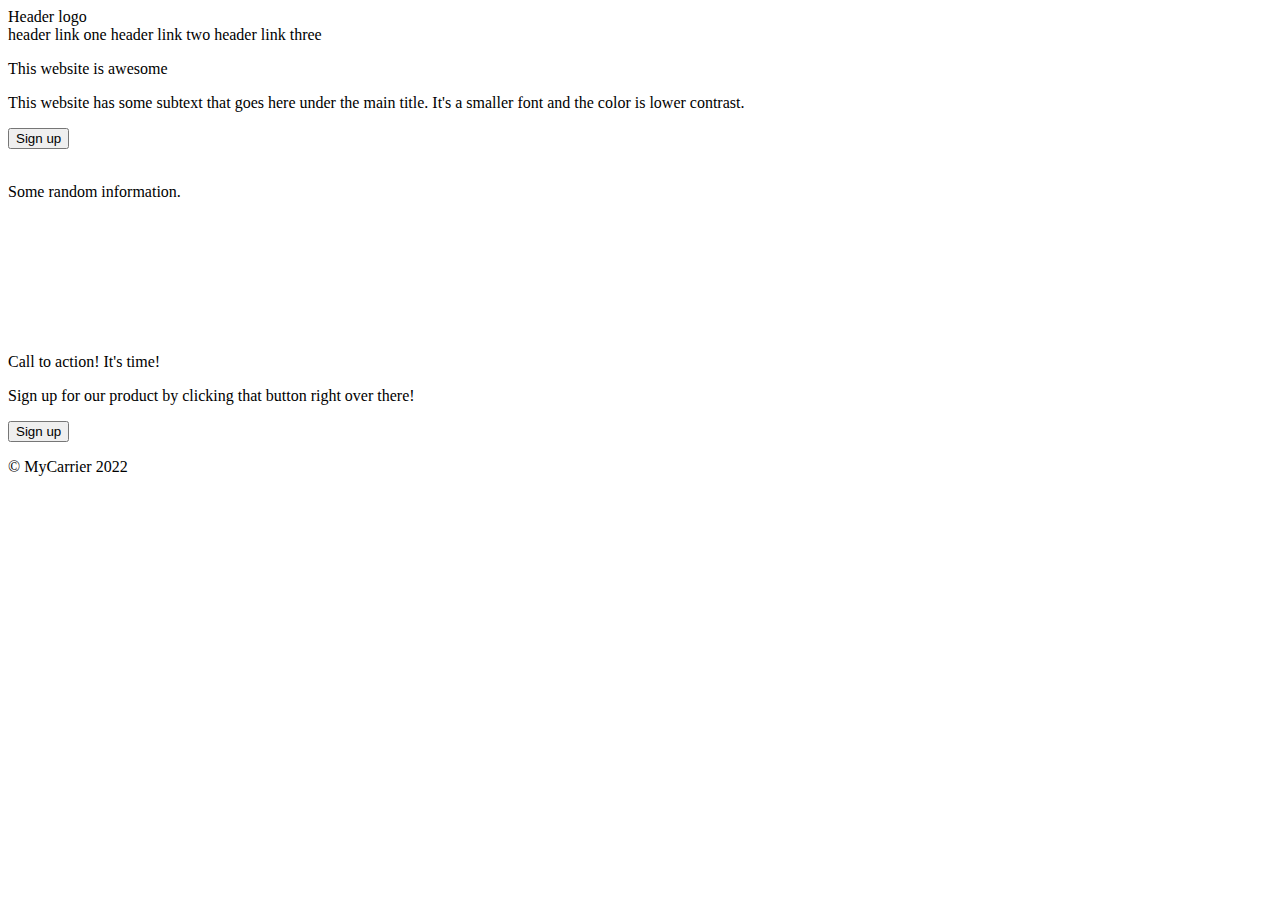
==== html/index.html @ 9164e5f3 "Add index.html" ====
<!DOCTYPE html>
<html lang="en">
    <head>
        <meta charset="utf-8">
        <link rel="stylesheet" href="../css/styles.css">
        <title>MyCarrier</title>
    </head>
    <body>
        <div class="header">
            <div class="logo-container">Header logo</div>
            <a class="header-link">header link one</a>
            <a class="header-link">header link two</a>
            <a class="header-link">header link three</a>
        </div>
        <div class="top-section">
            <div class="text-container">
                <p class="main-title">This website is awesome</p>
                <p class="subject-text">This website has some subtext that goes here under the main title. It's a smaller font and the color is lower contrast.</p>
                <button class="signup-button">Sign up</button>
            </div>
            <img class="top-picture">
        </div>
        <div class="showcase">
            <p class="showcase-top-text">Some random information.</p>
            <div class="showcase-container">
                <div class="showcase-item-1">
                    <img class="showcase-1-photo">
                    <p class="showcase-1-description"></p>
                </div>
                <div class="showcase-item-2">
                    <img class="showcase-2-photo">
                    <p class="showcase-2-description"></p>
                </div>
                <div class="showcase-item-3">
                    <img class="showcase-3-photo">
                    <p class="showcase-3-description"></p>
                </div>
                <div class="showcase-item-4">
                    <img class="showcase-4-photo">
                    <p class="showcase-4-description"></p>
                </div>
            </div>
        </div>
        <div class="description">
            <p class="description-text-1"></p>
            <p class="description-text-2"></p>
        </div>
        <div class="signup">
            <div class="signup-box">
                <p class="signup-text-1">Call to action! It's time!</p>
                <p class="signup-text-2">Sign up for our product by clicking that button right over there!</p>
                <button class="signup-button">Sign up</button>
            </div>
        </div>
        <div class="footer">
            <p class="footer-text">© MyCarrier 2022</p>
        </div>
    </body>
</html>
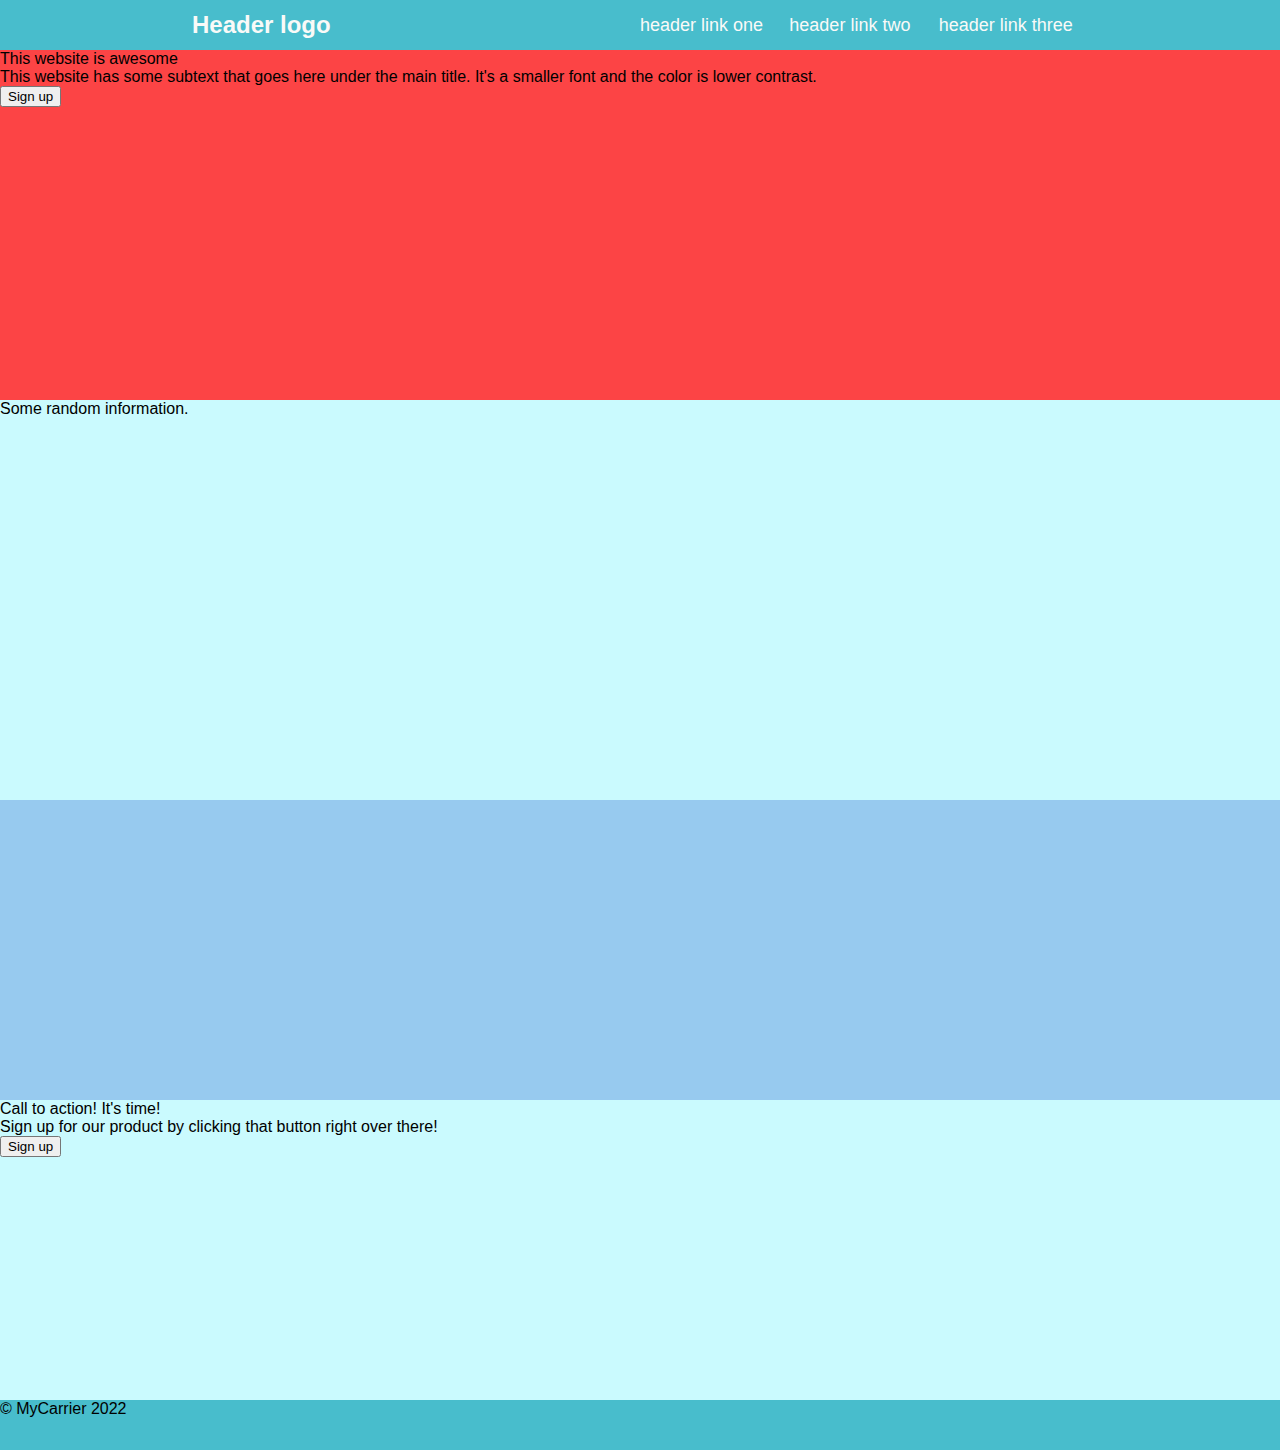
==== commit ea99e8de: "Change header HTML, finish header styling" ====
--- a/html/index.html
+++ b/html/index.html
@@ -7,10 +7,12 @@
     </head>
     <body>
         <div class="header">
-            <div class="logo-container">Header logo</div>
-            <a class="header-link">header link one</a>
-            <a class="header-link">header link two</a>
-            <a class="header-link">header link three</a>
+            <div class="header-content">
+                <div class="logo-container"><strong>Header logo</strong></div>
+                <a class="header-link">header link one</a>
+                <a class="header-link">header link two</a>
+                <a class="header-link">header link three</a>
+            </div>
         </div>
         <div class="top-section">
             <div class="text-container">
--- a/css/styles.css
+++ b/css/styles.css
@@ -0,0 +1,68 @@
+.header {
+    display: flex;
+    height: 50px;
+    background-color: #48bdcc;
+    align-content: center;
+    justify-content: center;
+}
+
+.header-content {
+    width: 70%;
+    display: flex;
+    flex-direction: row;
+    align-items: center;
+    justify-content: space-around;
+}
+
+.header-link {
+    font-size: 18px;
+    color: #F9FAF8;
+    font-family: Roboto, sans-serif;
+    flex: 1 1 0
+}
+
+.logo-container {
+    font-size: 24px;
+    color: #F9FAF8;
+    font-family: Roboto, sans-serif;
+    display: inline-block;
+    flex: 3 1 0;
+}
+
+a {
+    font-family: Roboto, sans-serif;
+}
+
+.top-section {
+    height: 350px;
+    background-color: #FC4445;
+}
+
+.showcase {
+    height: 400px;
+    background-color: #CAFAFE;
+}
+
+.description {
+    height: 300px;
+    background-color: #97CAEF;
+}
+
+.signup {
+    height: 300px;
+    background-color: #CAFAFE;
+}
+
+.footer {
+    height: 50px;
+    background-color: #48bdcc;
+}
+
+body {
+    margin: 0 0 0 0;
+}
+
+p {
+    font-family: Roboto, sans-serif;
+    margin: 0 0 0 0;
+}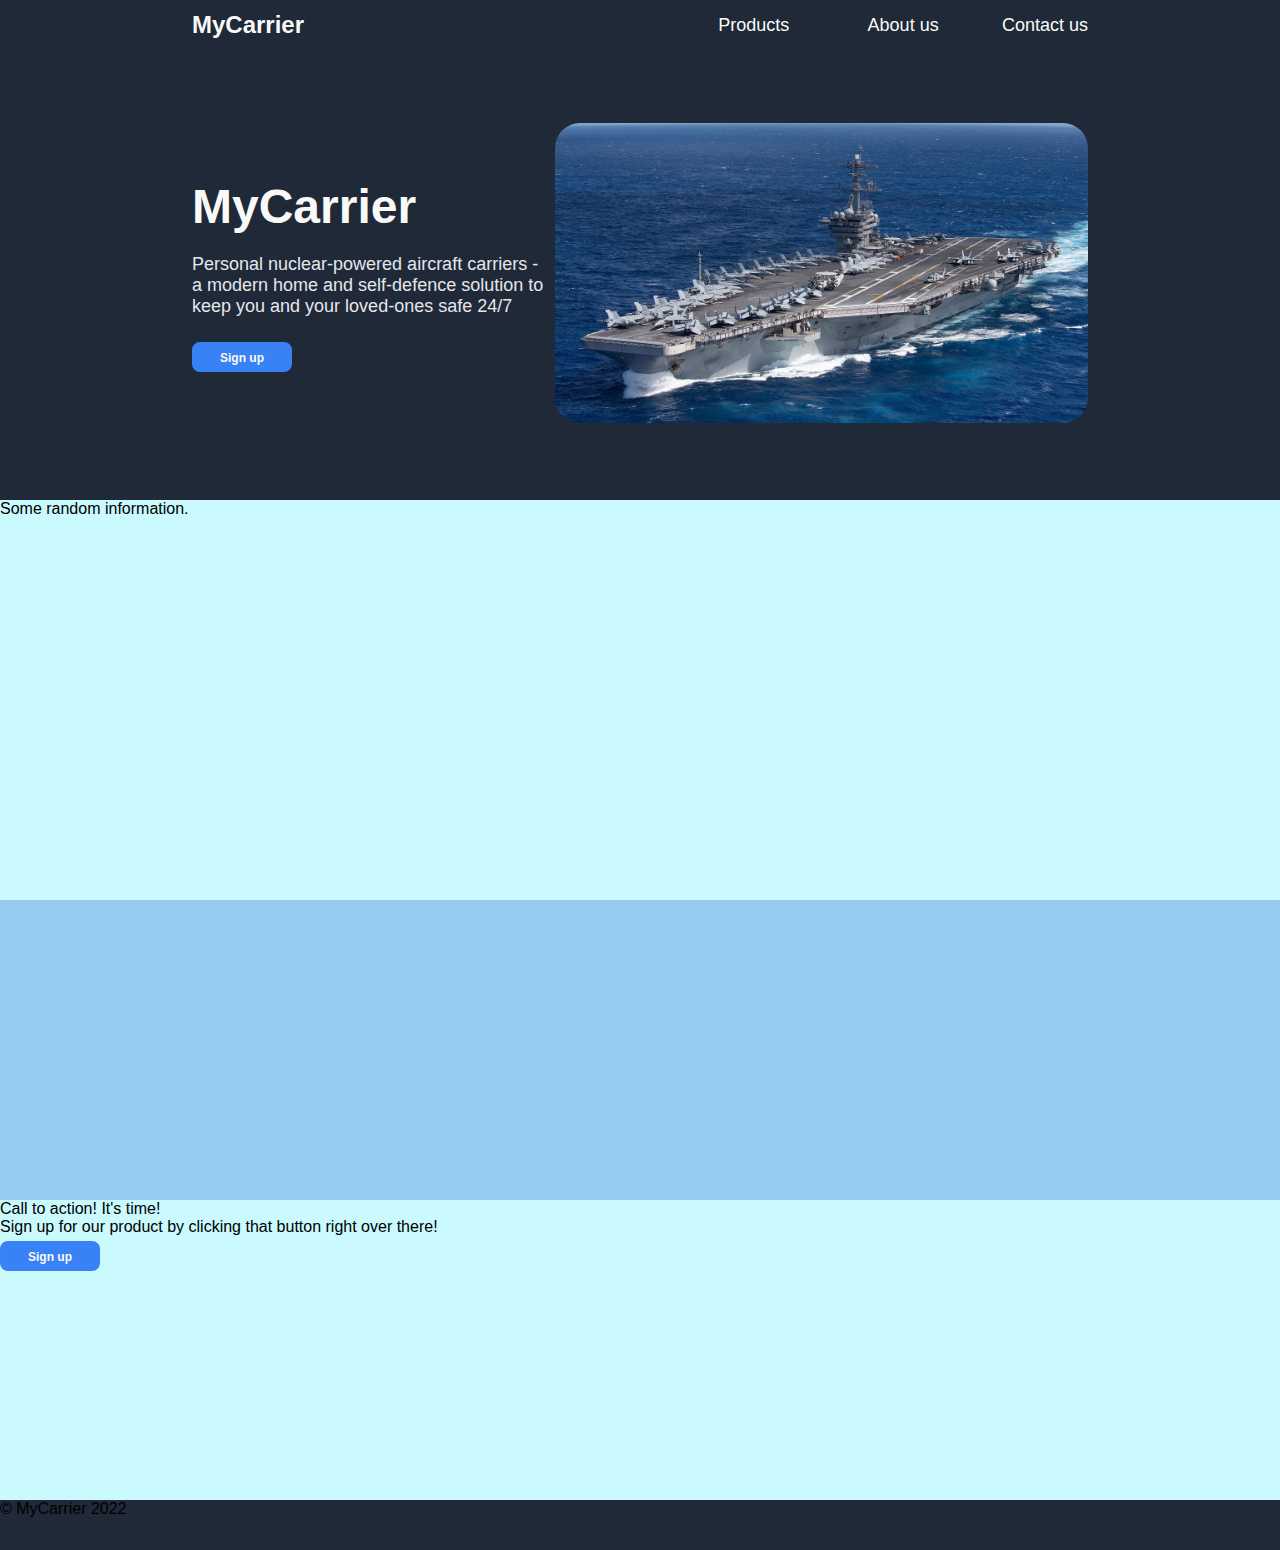
==== commit ce50bb56: "Edit HTML, finish top section styling, change picture" ====
--- a/html/index.html
+++ b/html/index.html
@@ -8,19 +8,23 @@
     <body>
         <div class="header">
             <div class="header-content">
-                <div class="logo-container"><strong>Header logo</strong></div>
-                <a class="header-link">header link one</a>
-                <a class="header-link">header link two</a>
-                <a class="header-link">header link three</a>
+                <div class="logo-container"><strong>MyCarrier</strong></div>
+                <a class="header-link">Products</a>
+                <a class="header-link">About us</a>
+                <a class="header-link">Contact us</a>
             </div>
         </div>
         <div class="top-section">
-            <div class="text-container">
-                <p class="main-title">This website is awesome</p>
-                <p class="subject-text">This website has some subtext that goes here under the main title. It's a smaller font and the color is lower contrast.</p>
-                <button class="signup-button">Sign up</button>
+            <div class="top-section-content">
+                <div class="text-container">
+                    <p class="main-title">MyCarrier</p>
+                    <p class="subject-text">Personal nuclear-powered aircraft carriers - a modern home and self-defence solution to keep you and your loved-ones safe 24/7</p>
+                    <button class="signup-button">Sign up</button>
+                </div>
+                <div class="photo-container">
+                    <img class="top-picture" src="../images/carrier-1.jpg">
+                </div>
             </div>
-            <img class="top-picture">
         </div>
         <div class="showcase">
             <p class="showcase-top-text">Some random information.</p>
--- a/css/styles.css
+++ b/css/styles.css
@@ -1,7 +1,7 @@
 .header {
     display: flex;
     height: 50px;
-    background-color: #48bdcc;
+    background-color: #1F2937;
     align-content: center;
     justify-content: center;
 }
@@ -14,13 +14,6 @@
     justify-content: space-around;
 }
 
-.header-link {
-    font-size: 18px;
-    color: #F9FAF8;
-    font-family: Roboto, sans-serif;
-    flex: 1 1 0
-}
-
 .logo-container {
     font-size: 24px;
     color: #F9FAF8;
@@ -29,13 +22,71 @@
     flex: 3 1 0;
 }
 
-a {
+.header-link {
+    font-size: 18px;
+    color: #F9FAF8;
     font-family: Roboto, sans-serif;
+    flex: 1 1 0;
+    text-align: end;
 }
 
 .top-section {
-    height: 350px;
-    background-color: #FC4445;
+    height: 450px;
+    background-color: #1F2937;
+    display: flex;
+    flex-direction: row;
+    justify-content: space-around;
+    align-items: center;
+}
+
+.top-section-content {
+    width: 70%;
+    display: flex;
+    flex-direction: row;
+    justify-content: space-between;
+}
+
+.text-container {
+    width: 40%;
+    display: flex;
+    flex-direction: column;
+    flex-wrap: wrap;
+    justify-content: center;
+    align-items: space-around;
+    gap: 20px;
+}
+
+.main-title {
+    font-size: 48px;
+    font-weight: 900;
+    color: #F9FAF8;
+}
+
+.subject-text {
+    font-size: 18px;
+    color: #E5E7EB;
+}
+
+.signup-button {
+    width: 100px;
+    height: 30px;
+    background-color: #3882F6;
+    border: 8px solid #3882F6;
+    border-radius: 8px;
+    margin-top: 5px;
+    color: #F9FAF8;
+    font-weight: 900;
+    font-size: 12px;
+}
+
+.top-picture {
+    height: 300px;
+    width: auto;
+    border-radius: 25px;
+}
+
+a {
+    font-family: Roboto, sans-serif;
 }
 
 .showcase {
@@ -55,7 +106,7 @@
 
 .footer {
     height: 50px;
-    background-color: #48bdcc;
+    background-color: #1F2937;
 }
 
 body {
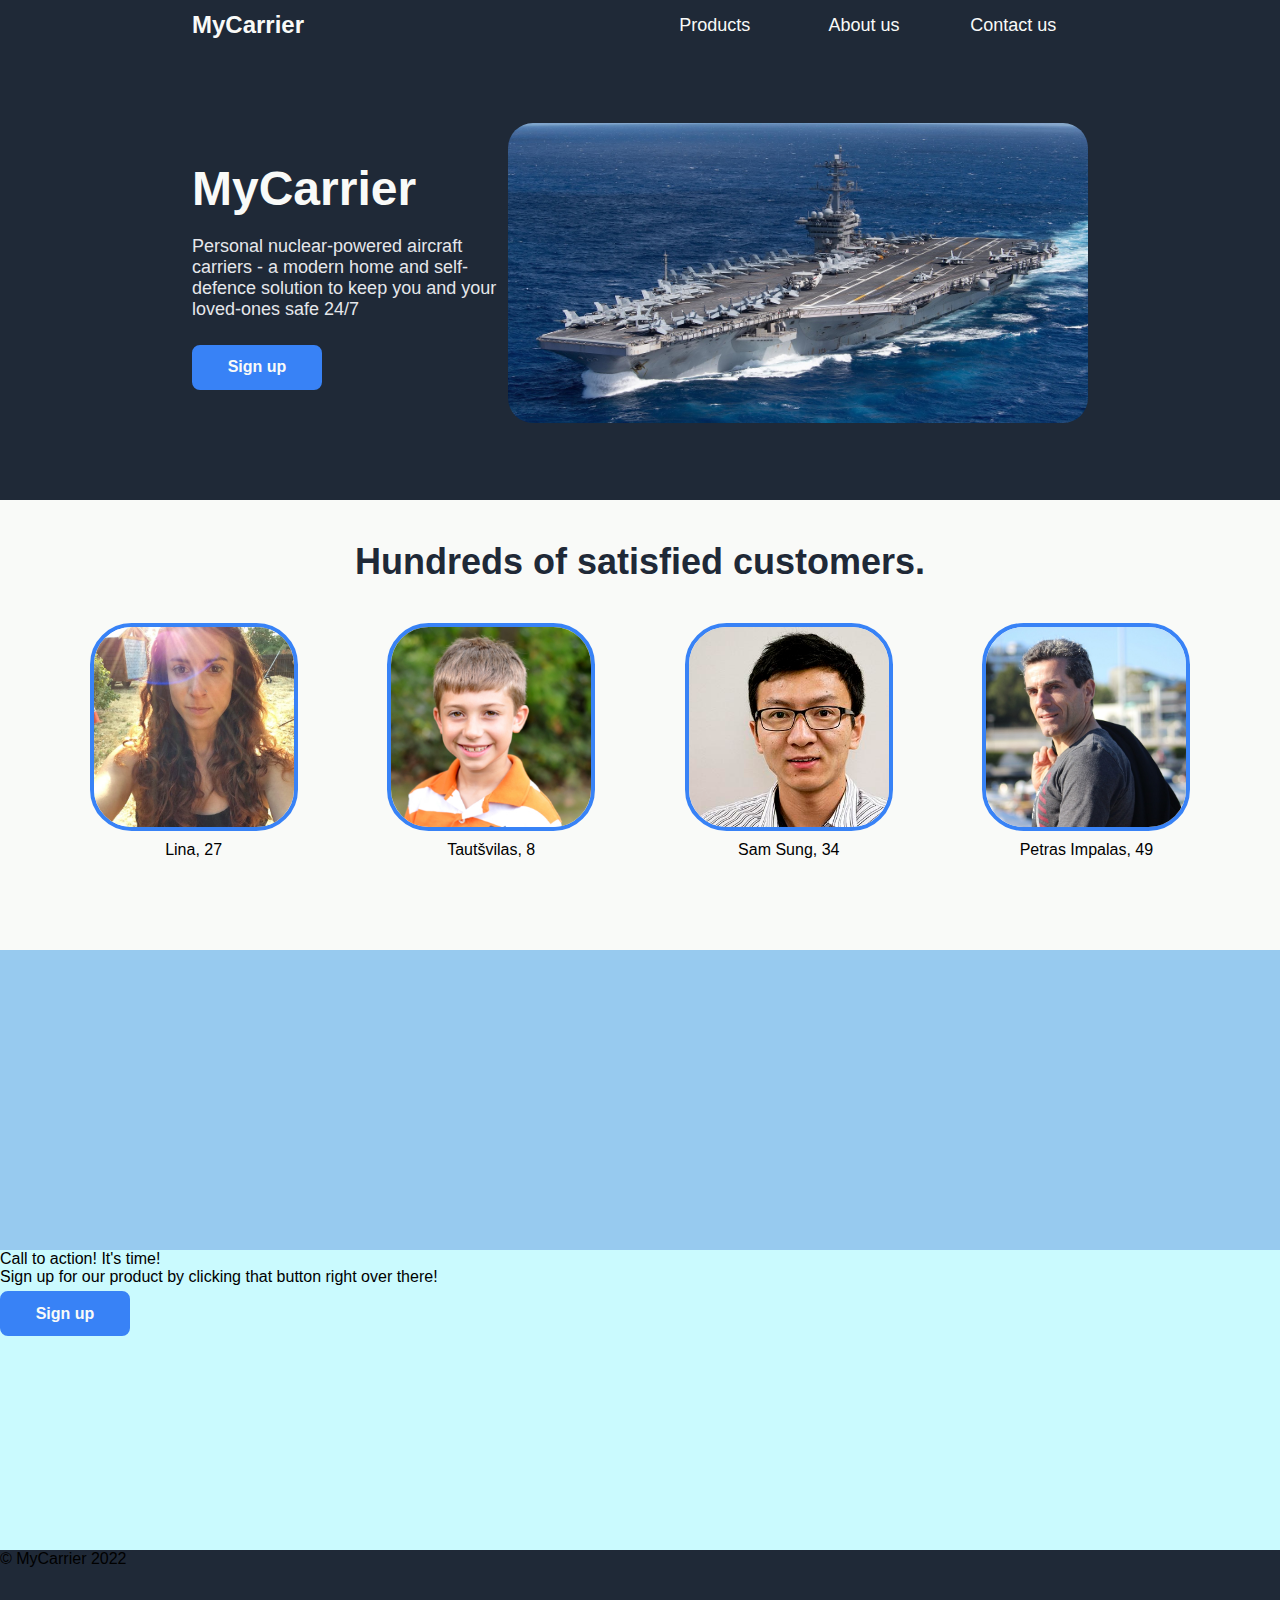
==== commit 8487b2e9: "Edit HTMl, finish showcase section" ====
--- a/html/index.html
+++ b/html/index.html
@@ -27,23 +27,23 @@
             </div>
         </div>
         <div class="showcase">
-            <p class="showcase-top-text">Some random information.</p>
+            <p class="showcase-top-text">Hundreds of satisfied customers.</p>
             <div class="showcase-container">
-                <div class="showcase-item-1">
-                    <img class="showcase-1-photo">
-                    <p class="showcase-1-description"></p>
+                <div class="showcase-item">
+                    <img class="showcase-photo" src="../images/customer-1.jpg">
+                    <p class="showcase-description">Lina, 27</p>
                 </div>
-                <div class="showcase-item-2">
-                    <img class="showcase-2-photo">
-                    <p class="showcase-2-description"></p>
+                <div class="showcase-item">
+                    <img class="showcase-photo" src="../images/customer-2.jpg">
+                    <p class="showcase-description">Tautšvilas, 8</p>
                 </div>
-                <div class="showcase-item-3">
-                    <img class="showcase-3-photo">
-                    <p class="showcase-3-description"></p>
+                <div class="showcase-item">
+                    <img class="showcase-photo" src="../images/customer-3.jpg">
+                    <p class="showcase-description">Sam Sung, 34</p>
                 </div>
-                <div class="showcase-item-4">
-                    <img class="showcase-4-photo">
-                    <p class="showcase-4-description"></p>
+                <div class="showcase-item">
+                    <img class="showcase-photo" src="../images/customer-4.jpg">
+                    <p class="showcase-description">Petras Impalas, 49</p>
                 </div>
             </div>
         </div>
--- a/css/styles.css
+++ b/css/styles.css
@@ -27,7 +27,7 @@
     color: #F9FAF8;
     font-family: Roboto, sans-serif;
     flex: 1 1 0;
-    text-align: end;
+    text-align: center;
 }
 
 .top-section {
@@ -68,30 +68,68 @@
 }
 
 .signup-button {
-    width: 100px;
-    height: 30px;
+    width: 130px;
+    height: 45px;
     background-color: #3882F6;
     border: 8px solid #3882F6;
     border-radius: 8px;
     margin-top: 5px;
     color: #F9FAF8;
     font-weight: 900;
-    font-size: 12px;
+    font-size: 16px;
 }
 
 .top-picture {
     height: 300px;
-    width: auto;
+    width: 580px;
     border-radius: 25px;
+    object-fit: fill;
 }
 
 a {
-    font-family: Roboto, sans-serif;
+    font-family: 'Roboto', sans-serif;
 }
 
 .showcase {
-    height: 400px;
-    background-color: #CAFAFE;
+    height: 450px;
+    background-color: #F9FAF8;
+    display: flex;
+    flex-direction: column;
+    justify-content: space-evenly;
+}
+
+.showcase-top-text {
+    font-size: 36px;
+    font-weight: bolder;
+    color: #1F2937;
+    text-align: center;
+}
+
+.showcase-container {
+    display: flex;
+    flex-direction: row;
+    align-content: center;
+    justify-content: space-evenly;
+    margin-bottom: 50px;
+}
+
+.showcase-item {
+    display: flex;
+    flex-direction: column;
+}
+
+.showcase-photo {
+    width: 200px;
+    height: 200px;
+    border: 4px solid #3882F6;
+    border-radius: 20%;
+    object-fit: cover;
+}
+
+.showcase-description {
+    font-family: 'Roboto', sans-serif;
+    text-align: center;
+    margin-top: 10px;
 }
 
 .description {
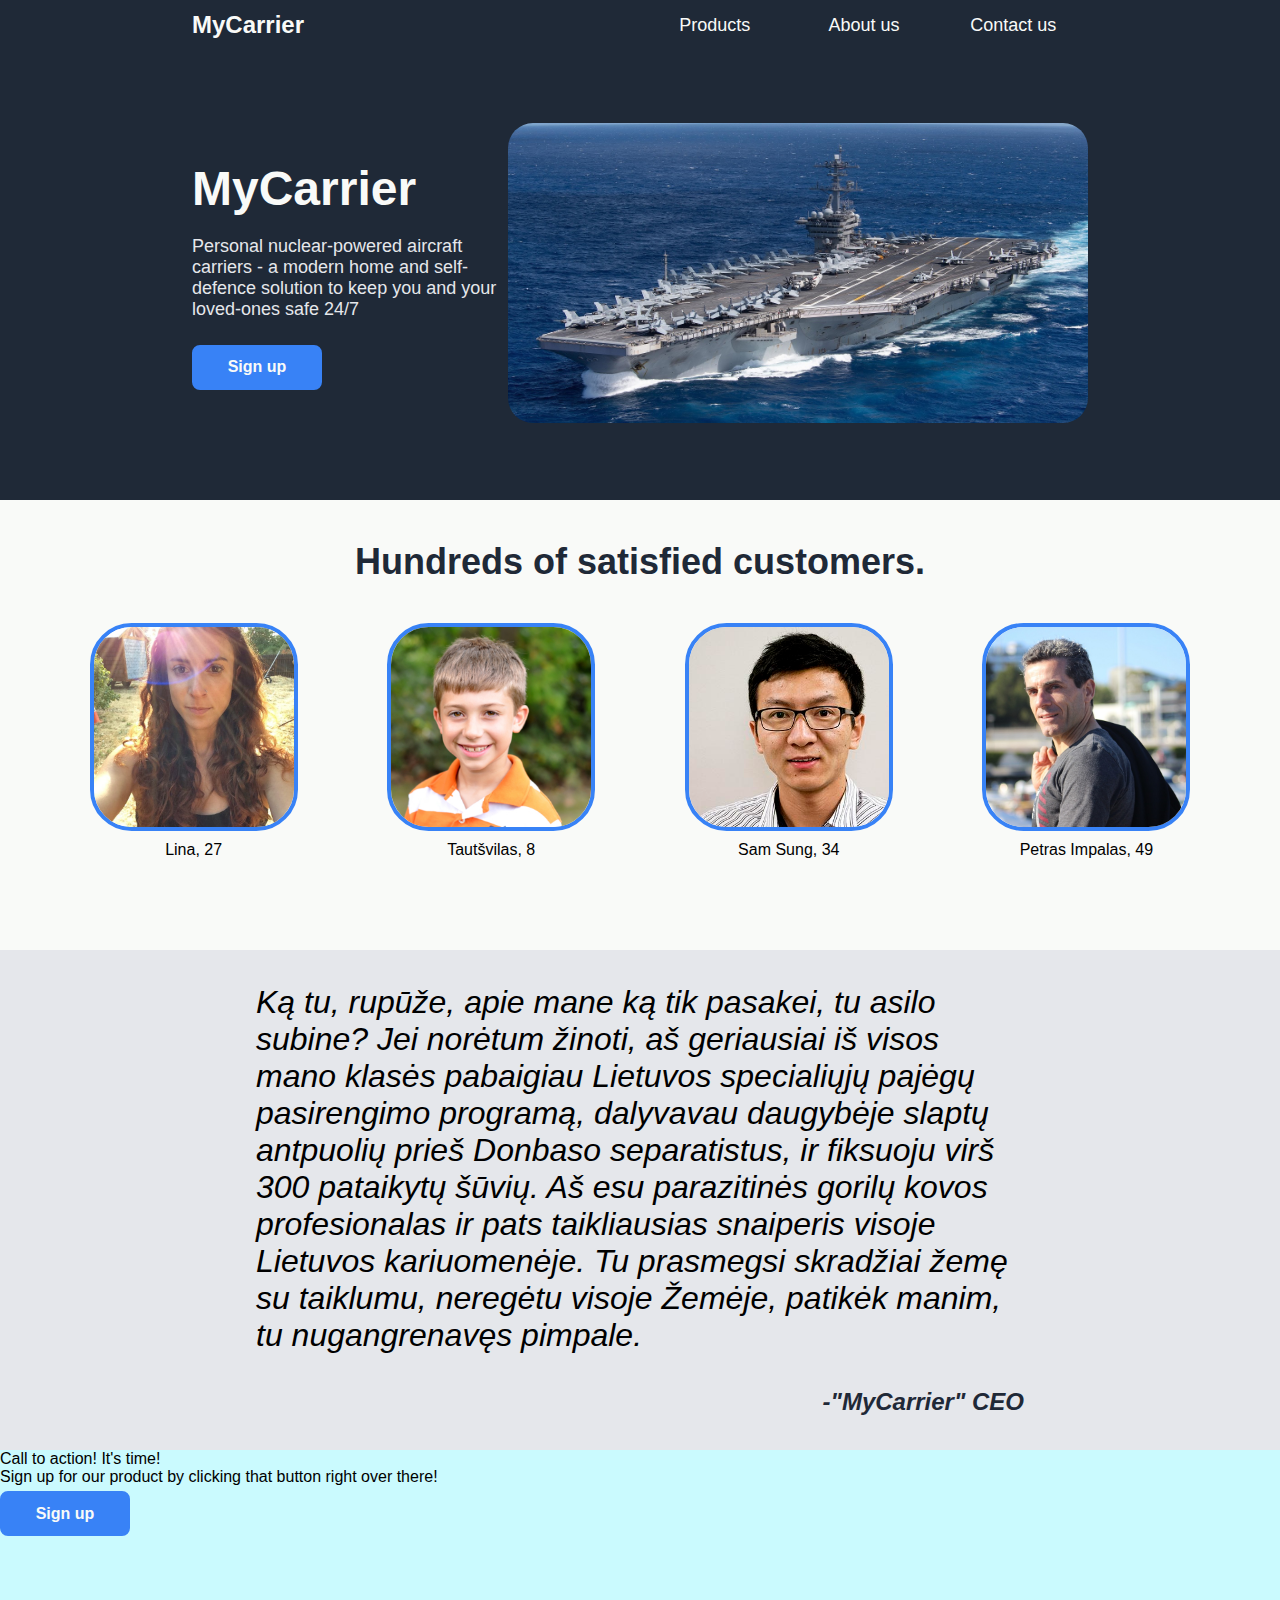
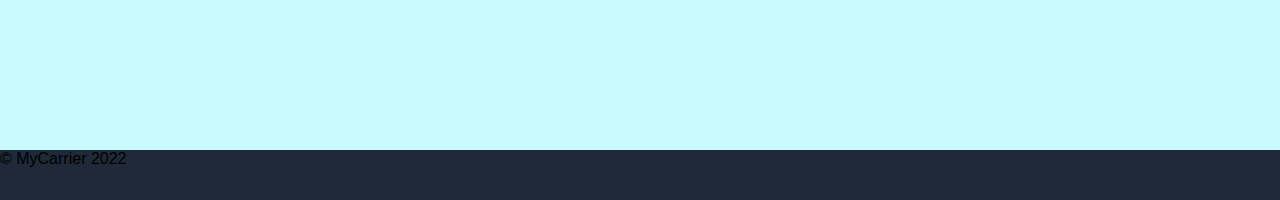
==== commit e159b232: "Edit HTML, finish quote section" ====
--- a/html/index.html
+++ b/html/index.html
@@ -48,8 +48,14 @@
             </div>
         </div>
         <div class="description">
-            <p class="description-text-1"></p>
-            <p class="description-text-2"></p>
+            <div class="description-content">
+                <p class="description-text-1">
+                <em>
+                Ką tu, rupūže, apie mane ką tik pasakei, tu asilo subine? Jei norėtum žinoti, aš geriausiai iš visos mano klasės pabaigiau Lietuvos specialiųjų pajėgų pasirengimo programą, dalyvavau daugybėje slaptų antpuolių prieš Donbaso separatistus, ir fiksuoju virš 300 pataikytų šūvių. Aš esu parazitinės gorilų kovos profesionalas ir pats taikliausias snaiperis visoje Lietuvos kariuomenėje. Tu prasmegsi skradžiai žemę su taiklumu, neregėtu visoje Žemėje, patikėk manim, tu nugangrenavęs pimpale.
+                </em>
+                </p>
+                <p class="description-text-2"><em>-"MyCarrier" CEO</em></p>
+            </div>
         </div>
         <div class="signup">
             <div class="signup-box">
--- a/css/styles.css
+++ b/css/styles.css
@@ -133,8 +133,32 @@
 }
 
 .description {
-    height: 300px;
-    background-color: #97CAEF;
+    height: 500px;
+    background-color: #E5E7EB;
+    display: flex;
+    justify-content: space-around;
+    align-content: space-around;
+}
+
+.description-content {
+    width: 60%;
+    display: flex;
+    flex-flow: column wrap;
+    justify-content: space-evenly;
+    align-content: space-evenly;
+}
+
+.description-text-1 {
+    font-size: 32px;
+    font-weight: lighter;
+    justify-self: flex-end;
+}
+
+.description-text-2 {
+    font-size: 24px;
+    font-weight: bolder;
+    color: #1F2937;
+    text-align: end;
 }
 
 .signup {
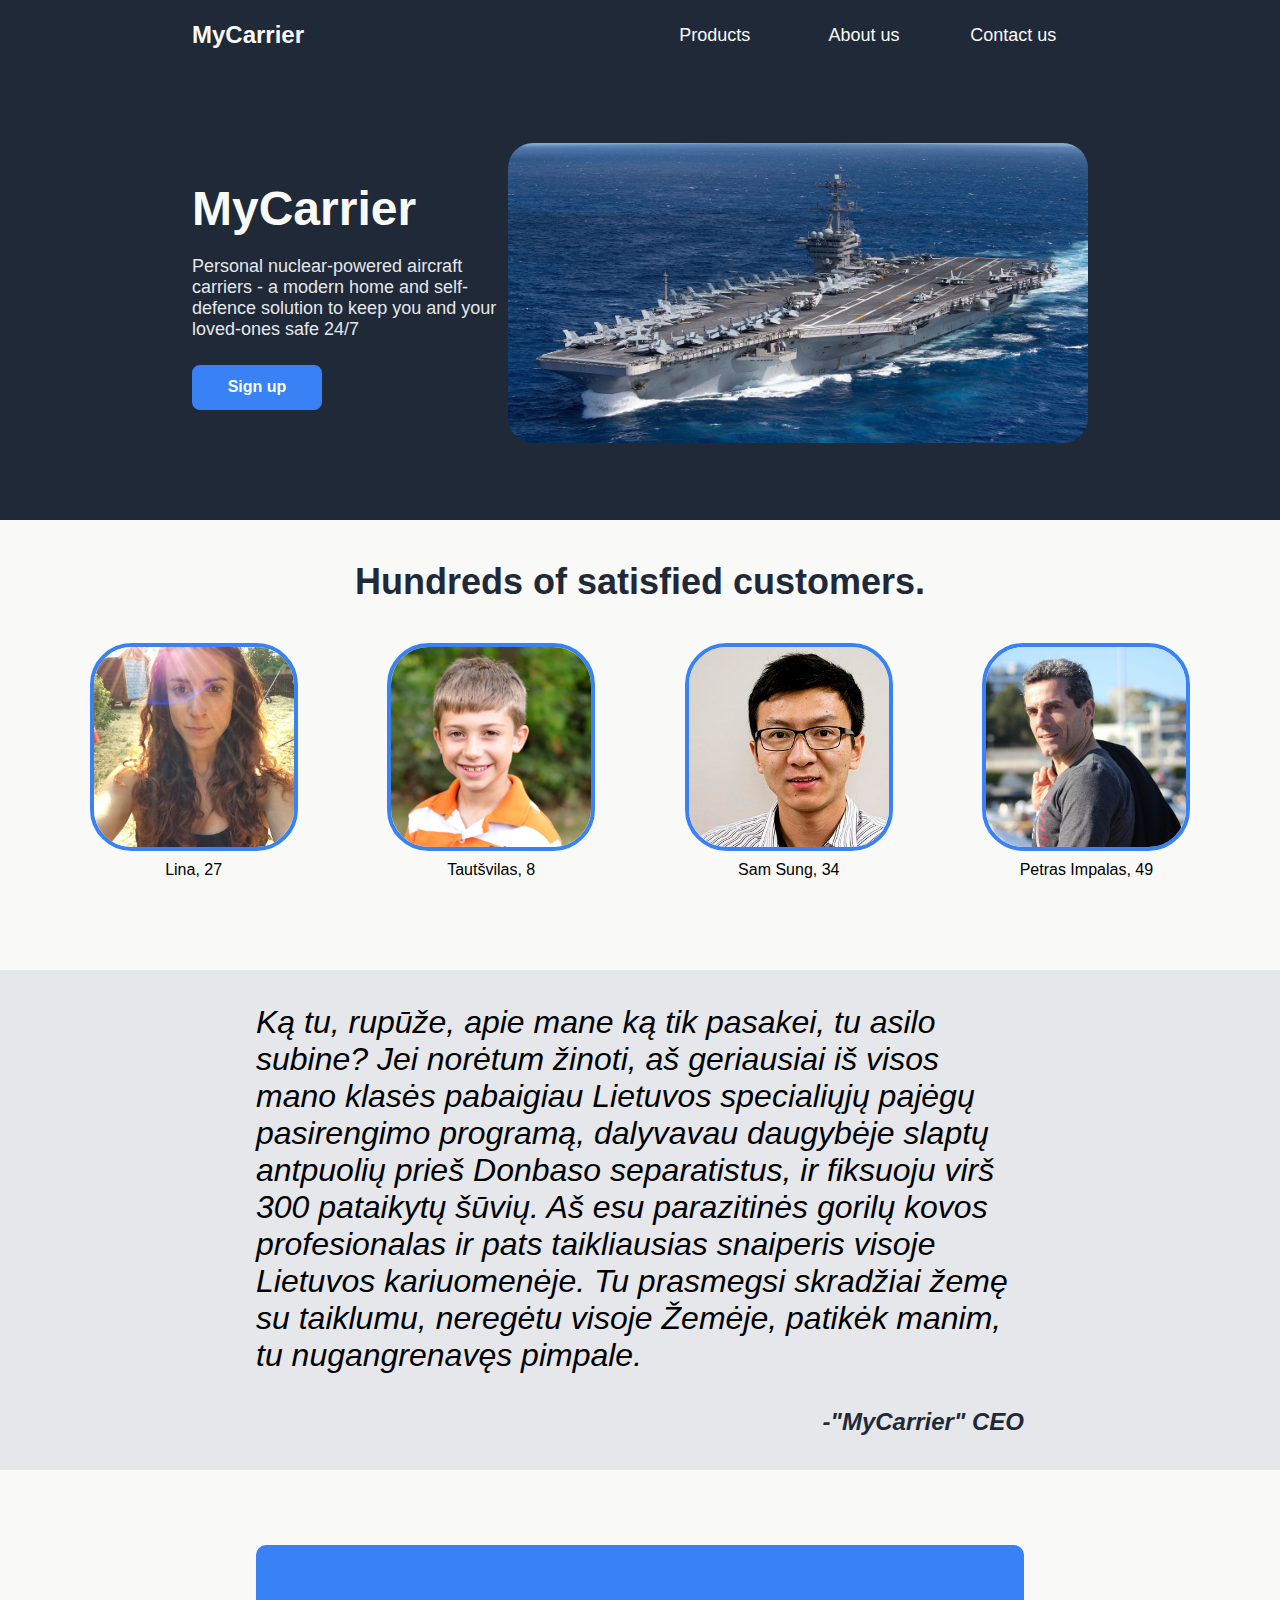
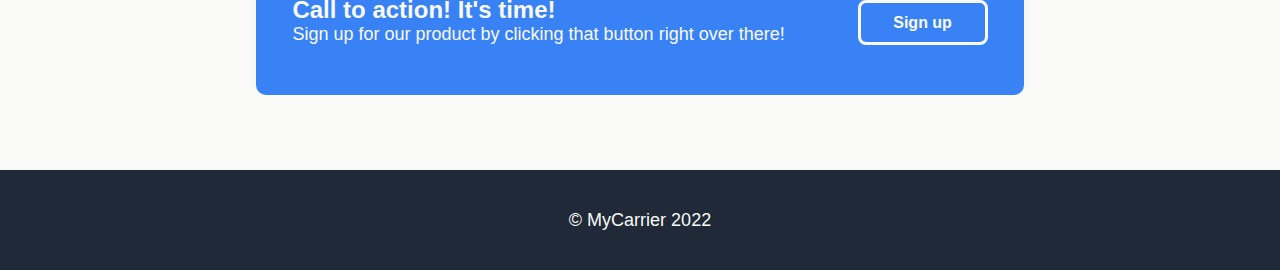
==== commit c29ad050: "Edit HTML, finish CTA section and footer" ====
--- a/html/index.html
+++ b/html/index.html
@@ -59,9 +59,11 @@
         </div>
         <div class="signup">
             <div class="signup-box">
-                <p class="signup-text-1">Call to action! It's time!</p>
-                <p class="signup-text-2">Sign up for our product by clicking that button right over there!</p>
-                <button class="signup-button">Sign up</button>
+                <div class="signup-text-container">
+                    <p class="signup-text-1">Call to action! It's time!</p>
+                    <p class="signup-text-2">Sign up for our product by clicking that button right over there!</p>
+                </div>
+                <button class="signup-button bottom">Sign up</button>
             </div>
         </div>
         <div class="footer">
--- a/css/styles.css
+++ b/css/styles.css
@@ -1,6 +1,6 @@
 .header {
     display: flex;
-    height: 50px;
+    height: 70px;
     background-color: #1F2937;
     align-content: center;
     justify-content: center;
@@ -163,12 +163,48 @@
 
 .signup {
     height: 300px;
-    background-color: #CAFAFE;
+    background-color: #F9FAF8;
+    display: flex;
+    justify-content: center;
+    align-items: center;
+}
+
+.signup-box {
+    height: 150px;
+    width: 60%;
+    background-color: #3882F6;
+    border-radius: 10px;
+    display: flex;
+    justify-content: space-around;
+    align-items: center;
+}
+
+.signup-button.bottom {
+    border: 3px solid #F9FAF8;
+}
+
+.signup-text-1 {
+    font-size: 24px;
+    font-weight: bolder;
+    color: #F9FAF8;
+}
+
+.signup-text-2 {
+    font-size: 18px;
+    color: #F9FAF8;
 }
 
 .footer {
-    height: 50px;
+    height: 100px;
     background-color: #1F2937;
+    display: flex;
+    justify-content: center;
+    align-items: center;
+}
+
+.footer-text {
+    font-size: 18px;
+    color: #F9FAF8;
 }
 
 body {
@@ -176,6 +212,6 @@
 }
 
 p {
-    font-family: Roboto, sans-serif;
+    font-family: 'Roboto', sans-serif;
     margin: 0 0 0 0;
 }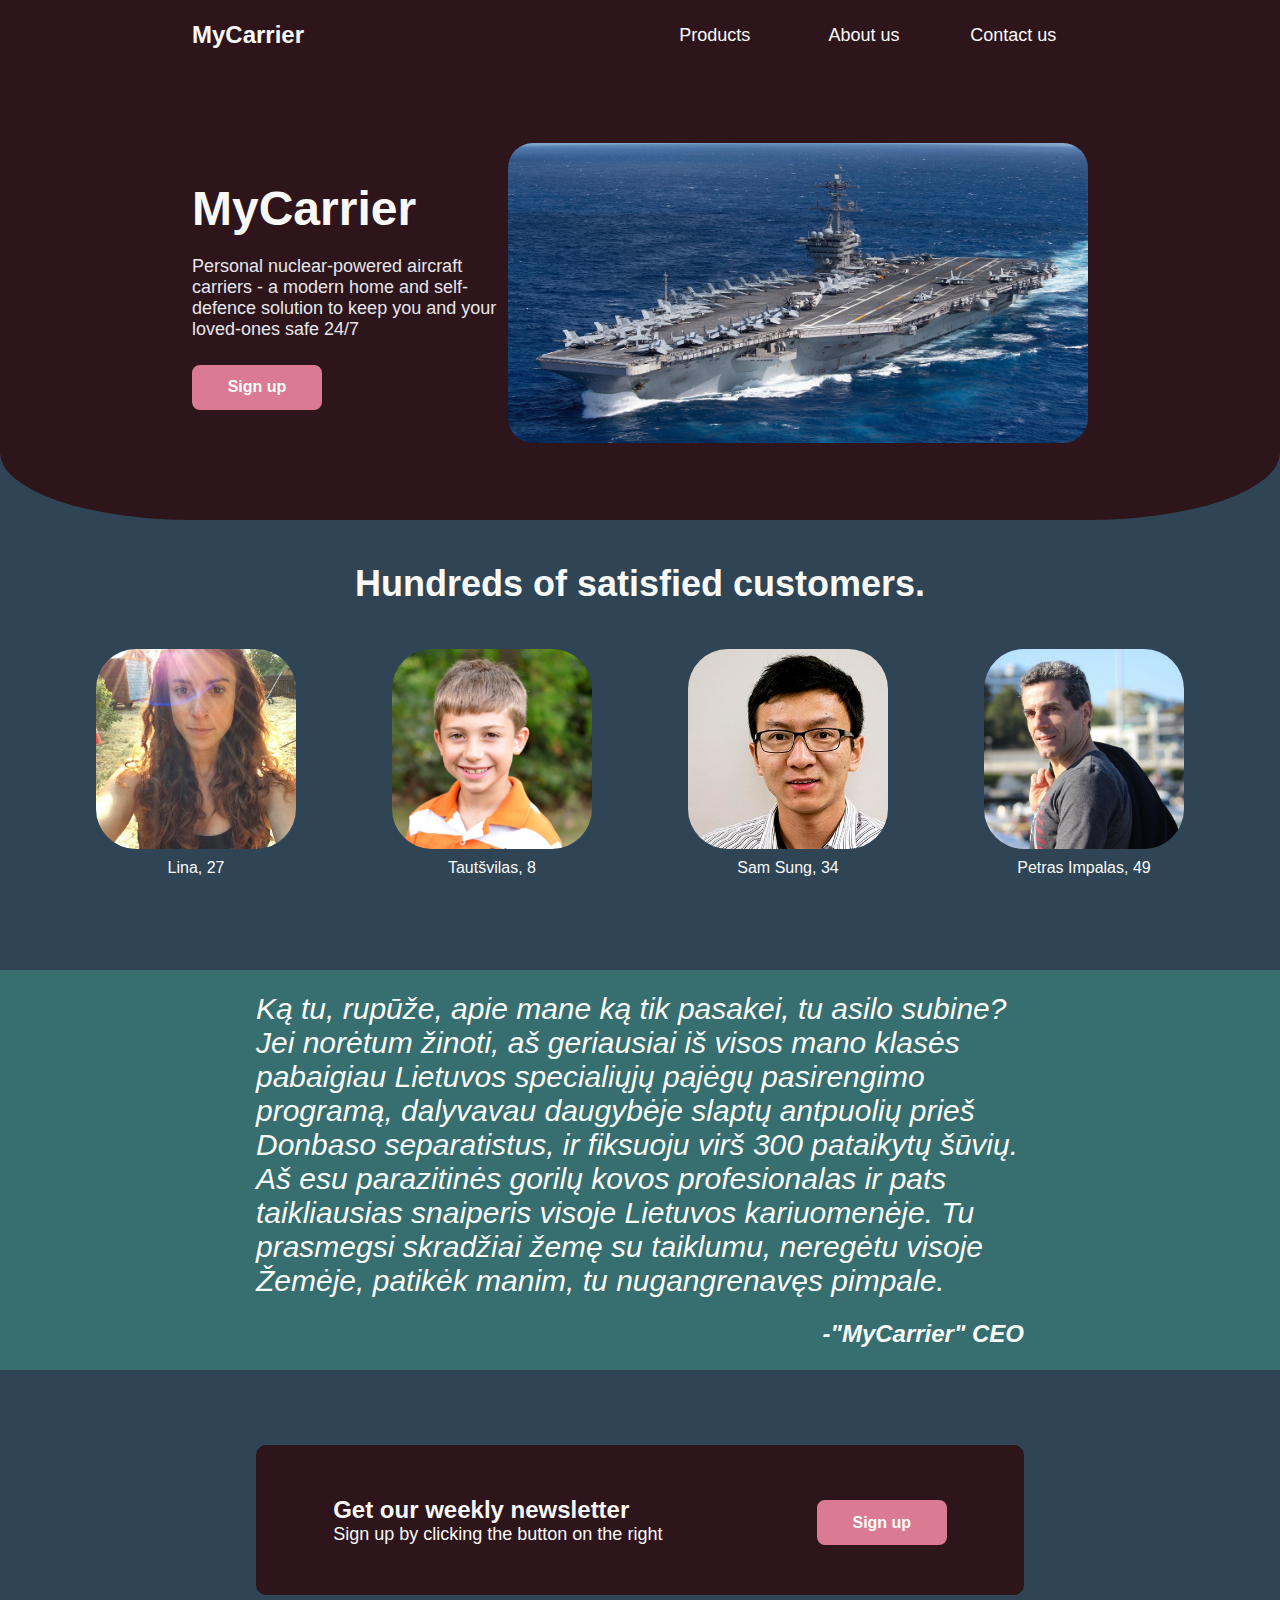
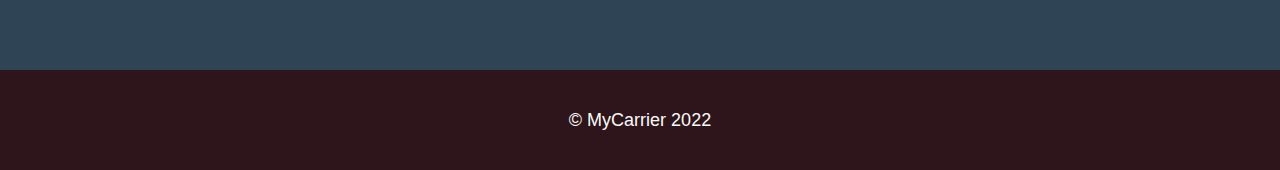
==== commit b6de32e7: "Edit styling" ====
--- a/html/index.html
+++ b/html/index.html
@@ -14,15 +14,17 @@
                 <a class="header-link">Contact us</a>
             </div>
         </div>
-        <div class="top-section">
-            <div class="top-section-content">
-                <div class="text-container">
-                    <p class="main-title">MyCarrier</p>
-                    <p class="subject-text">Personal nuclear-powered aircraft carriers - a modern home and self-defence solution to keep you and your loved-ones safe 24/7</p>
-                    <button class="signup-button">Sign up</button>
-                </div>
-                <div class="photo-container">
-                    <img class="top-picture" src="../images/carrier-1.jpg">
+        <div class="top-section-wrap">
+            <div class="top-section">
+                <div class="top-section-content">
+                    <div class="text-container">
+                        <p class="main-title">MyCarrier</p>
+                        <p class="subject-text">Personal nuclear-powered aircraft carriers - a modern home and self-defence solution to keep you and your loved-ones safe 24/7</p>
+                        <button class="signup-button">Sign up</button>
+                    </div>
+                    <div class="photo-container">
+                        <img class="top-picture" src="../images/carrier-1.jpg">
+                    </div>
                 </div>
             </div>
         </div>
@@ -47,21 +49,23 @@
                 </div>
             </div>
         </div>
-        <div class="description">
-            <div class="description-content">
-                <p class="description-text-1">
-                <em>
-                Ką tu, rupūže, apie mane ką tik pasakei, tu asilo subine? Jei norėtum žinoti, aš geriausiai iš visos mano klasės pabaigiau Lietuvos specialiųjų pajėgų pasirengimo programą, dalyvavau daugybėje slaptų antpuolių prieš Donbaso separatistus, ir fiksuoju virš 300 pataikytų šūvių. Aš esu parazitinės gorilų kovos profesionalas ir pats taikliausias snaiperis visoje Lietuvos kariuomenėje. Tu prasmegsi skradžiai žemę su taiklumu, neregėtu visoje Žemėje, patikėk manim, tu nugangrenavęs pimpale.
-                </em>
-                </p>
-                <p class="description-text-2"><em>-"MyCarrier" CEO</em></p>
+        <div class="description-wrap">
+            <div class="description">
+                <div class="description-content">
+                    <p class="description-text-1">
+                    <em>
+                    Ką tu, rupūže, apie mane ką tik pasakei, tu asilo subine? Jei norėtum žinoti, aš geriausiai iš visos mano klasės pabaigiau Lietuvos specialiųjų pajėgų pasirengimo programą, dalyvavau daugybėje slaptų antpuolių prieš Donbaso separatistus, ir fiksuoju virš 300 pataikytų šūvių. Aš esu parazitinės gorilų kovos profesionalas ir pats taikliausias snaiperis visoje Lietuvos kariuomenėje. Tu prasmegsi skradžiai žemę su taiklumu, neregėtu visoje Žemėje, patikėk manim, tu nugangrenavęs pimpale.
+                    </em>
+                    </p>
+                    <p class="description-text-2"><em>-"MyCarrier" CEO</em></p>
+                </div>
             </div>
         </div>
         <div class="signup">
             <div class="signup-box">
                 <div class="signup-text-container">
-                    <p class="signup-text-1">Call to action! It's time!</p>
-                    <p class="signup-text-2">Sign up for our product by clicking that button right over there!</p>
+                    <p class="signup-text-1">Get our weekly newsletter</p>
+                    <p class="signup-text-2">Sign up by clicking the button on the right</p>
                 </div>
                 <button class="signup-button bottom">Sign up</button>
             </div>
--- a/css/styles.css
+++ b/css/styles.css
@@ -1,7 +1,7 @@
 .header {
     display: flex;
     height: 70px;
-    background-color: #1F2937;
+    background-color: #2E151B;
     align-content: center;
     justify-content: center;
 }
@@ -30,13 +30,19 @@
     text-align: center;
 }
 
+.top-section-wrap {
+    background-color: #2F4454;
+}
+
 .top-section {
     height: 450px;
-    background-color: #1F2937;
-    display: flex;
-    flex-direction: row;
-    justify-content: space-around;
-    align-items: center;
+    background-color: #2E151B;
+    display: flex;
+    flex-direction: row;
+    justify-content: space-around;
+    align-items: center;
+    border-bottom-left-radius: 15%;
+    border-bottom-right-radius: 15%;
 }
 
 .top-section-content {
@@ -70,8 +76,8 @@
 .signup-button {
     width: 130px;
     height: 45px;
-    background-color: #3882F6;
-    border: 8px solid #3882F6;
+    background-color: #DA7B93;
+    border: 2px solid #DA7B93;
     border-radius: 8px;
     margin-top: 5px;
     color: #F9FAF8;
@@ -92,7 +98,7 @@
 
 .showcase {
     height: 450px;
-    background-color: #F9FAF8;
+    background-color: #2F4454;
     display: flex;
     flex-direction: column;
     justify-content: space-evenly;
@@ -101,7 +107,7 @@
 .showcase-top-text {
     font-size: 36px;
     font-weight: bolder;
-    color: #1F2937;
+    color: #F9FAF8;
     text-align: center;
 }
 
@@ -121,7 +127,6 @@
 .showcase-photo {
     width: 200px;
     height: 200px;
-    border: 4px solid #3882F6;
     border-radius: 20%;
     object-fit: cover;
 }
@@ -130,11 +135,12 @@
     font-family: 'Roboto', sans-serif;
     text-align: center;
     margin-top: 10px;
+    color: #F9FAF8;
 }
 
 .description {
-    height: 500px;
-    background-color: #E5E7EB;
+    height: 400px;
+    background-color: #376E6F;
     display: flex;
     justify-content: space-around;
     align-content: space-around;
@@ -149,9 +155,10 @@
 }
 
 .description-text-1 {
-    font-size: 32px;
+    font-size: 30px;
     font-weight: lighter;
     justify-self: flex-end;
+    color:#F9FAF8
 }
 
 .description-text-2 {
@@ -159,11 +166,12 @@
     font-weight: bolder;
     color: #1F2937;
     text-align: end;
+    color:#F9FAF8
 }
 
 .signup {
     height: 300px;
-    background-color: #F9FAF8;
+    background-color: #2F4454;
     display: flex;
     justify-content: center;
     align-items: center;
@@ -172,7 +180,7 @@
 .signup-box {
     height: 150px;
     width: 60%;
-    background-color: #3882F6;
+    background-color: #2E151B;
     border-radius: 10px;
     display: flex;
     justify-content: space-around;
@@ -180,7 +188,7 @@
 }
 
 .signup-button.bottom {
-    border: 3px solid #F9FAF8;
+    border: 2px solid #DA7B93;
 }
 
 .signup-text-1 {
@@ -196,7 +204,7 @@
 
 .footer {
     height: 100px;
-    background-color: #1F2937;
+    background-color: #2E151B;
     display: flex;
     justify-content: center;
     align-items: center;
